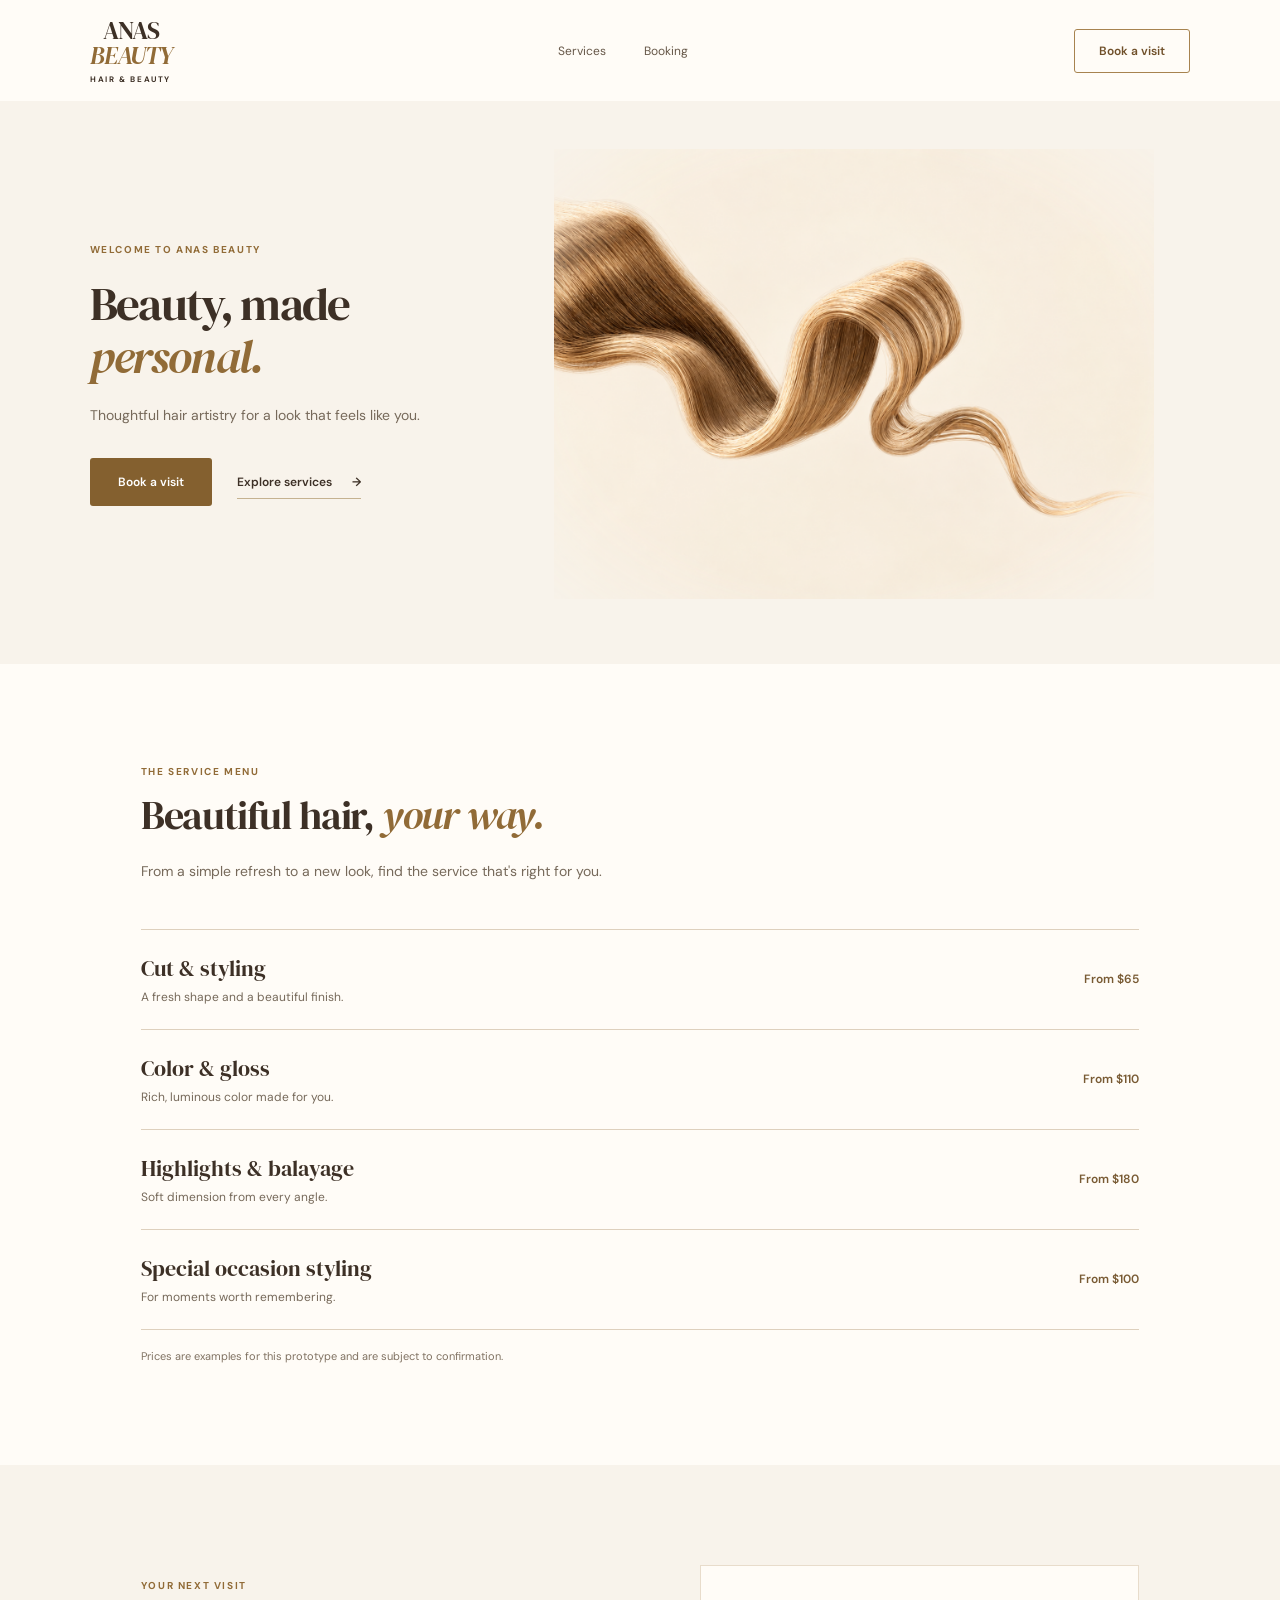
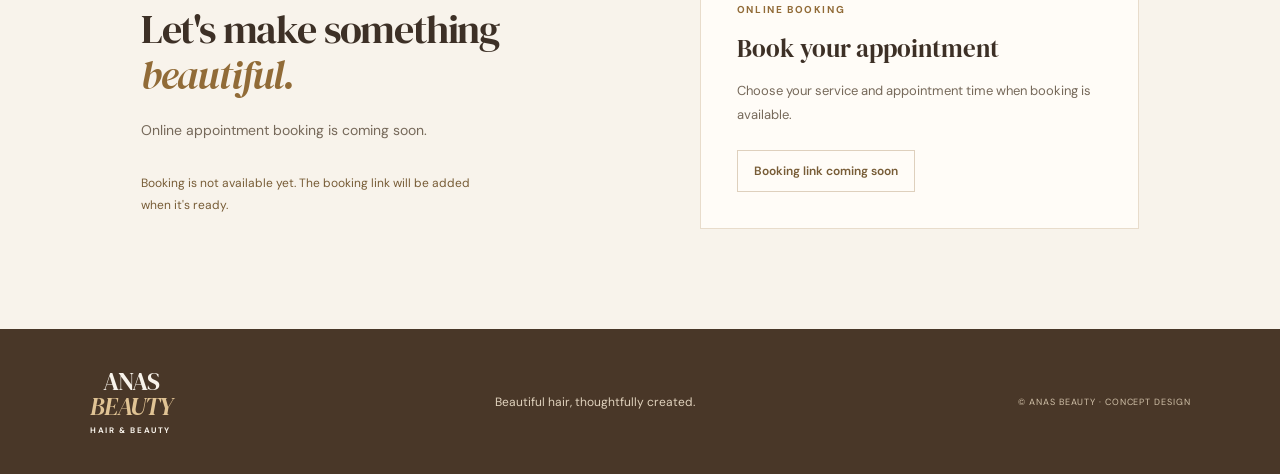
==== index1.html @ e41c3b72 "more options" ====
<!DOCTYPE html>
<html lang="en">
<head>
  <meta charset="UTF-8">
  <meta name="viewport" content="width=device-width, initial-scale=1.0">
  <meta name="theme-color" content="#f8f3eb">
  <meta name="description" content="Discover hair services and styles at Anas Beauty.">
  <title>Anas Beauty | Hair, made personal</title>
  <link rel="stylesheet" href="styles.css">
  <link rel="stylesheet" href="options.css">
</head>
<body>
  <header class="site-header">
    <a class="brand" href="#home" aria-label="Anas Beauty home">ANAS <em>BEAUTY</em><span>HAIR &amp; BEAUTY</span></a>
    <nav aria-label="Main navigation">
      <a href="#services">Services</a>
      <a href="#booking">Booking</a>
    </nav>
    <a class="header-button" href="#booking">Book a visit</a>
  </header>

  <main id="home">
    <section class="hero">
      <div class="hero-copy">
        <p class="eyebrow">WELCOME TO ANAS BEAUTY</p>
        <h1>Beauty, made <em>personal.</em></h1>
        <p>Thoughtful hair artistry for a look that feels like you.</p>
        <div class="hero-actions">
          <a class="button" href="#booking">Book a visit</a>
          <a class="text-link" href="#services">Explore services <span aria-hidden="true">→</span></a>
        </div>
      </div>
      <figure class="hero-image hero-image-single">
        <img src="assets/option1-wave.png" alt="A flowing wave of highlighted hair">
      </figure>
    </section>

    <section class="services section" id="services">
      <div class="section-intro">
        <p class="eyebrow">THE SERVICE MENU</p>
        <h2>Beautiful hair, <em>your way.</em></h2>
        <p>From a simple refresh to a new look, find the service that's right for you.</p>
      </div>
      <div class="service-list">
        <article class="service-row">
          <div><h3>Cut &amp; styling</h3><p>A fresh shape and a beautiful finish.</p></div>
          <span>From $65</span>
        </article>
        <article class="service-row">
          <div><h3>Color &amp; gloss</h3><p>Rich, luminous color made for you.</p></div>
          <span>From $110</span>
        </article>
        <article class="service-row">
          <div><h3>Highlights &amp; balayage</h3><p>Soft dimension from every angle.</p></div>
          <span>From $180</span>
        </article>
        <article class="service-row">
          <div><h3>Special occasion styling</h3><p>For moments worth remembering.</p></div>
          <span>From $100</span>
        </article>
      </div>
      <p class="note">Prices are examples for this prototype and are subject to confirmation.</p>
    </section>

    <section class="booking section" id="booking">
      <div class="booking-copy">
        <p class="eyebrow">YOUR NEXT VISIT</p>
        <h2>Let's make something <em>beautiful.</em></h2>
        <p>Online appointment booking is coming soon.</p>
        <p class="booking-note">Booking is not available yet. The booking link will be added when it's ready.</p>
      </div>
      <div class="booking-card">
        <p class="eyebrow">ONLINE BOOKING</p>
        <h3>Book your appointment</h3>
        <p>Choose your service and appointment time when booking is available.</p>
        <span class="booking-status">Booking link coming soon</span>
      </div>
    </section>
  </main>

  <footer>
    <a class="brand footer-brand" href="#home">ANAS <em>BEAUTY</em><span>HAIR &amp; BEAUTY</span></a>
    <p>Beautiful hair, thoughtfully created.</p>
    <span>© ANAS BEAUTY · CONCEPT DESIGN</span>
  </footer>
</body>
</html>
---- styles.css ----
@import url('https://fonts.googleapis.com/css2?family=DM+Sans:wght@400;500;600;700&family=DM+Serif+Display:ital@0;1&display=swap');

:root {
  --cream: #f8f3eb;
  --paper: #fffcf7;
  --ink: #3d3026;
  --muted: #76695a;
  --gold: #916b37;
  --line: #ded0bd;
}

* { box-sizing: border-box; }
html { scroll-behavior: smooth; }
body { margin: 0; background: var(--cream); color: var(--ink); font-family: 'DM Sans', Arial, sans-serif; -webkit-font-smoothing: antialiased; }
h1, h2, h3, p, figure { margin: 0; }
h1, h2, h3 { font-family: 'DM Serif Display', Georgia, serif; font-weight: 400; }
em { font-weight: 400; }
a { color: inherit; text-decoration: none; }
a:focus-visible { outline: 2px solid var(--gold); outline-offset: 5px; }
img { display: block; width: 100%; }
.site-header { min-height: 92px; padding: 18px 7%; display: flex; align-items: center; justify-content: space-between; gap: 30px; background: var(--paper); }
.brand { display: inline-flex; flex-direction: column; align-items: center; font-family: 'DM Serif Display', Georgia, serif; font-size: 25px; line-height: 1; letter-spacing: -.04em; white-space: nowrap; }
.brand em { color: var(--gold); }
.brand span { margin-top: 7px; font-family: 'DM Sans', Arial, sans-serif; font-size: 8px; font-weight: 700; letter-spacing: .2em; }
.site-header nav { display: flex; gap: 38px; color: #665748; font-size: 12px; }
.site-header nav a:hover, .text-link:hover { color: var(--gold); }
.header-button { display: inline-flex; align-items: center; justify-content: center; min-height: 44px; padding: 12px 24px; border: 1px solid #a7834f; border-radius: 3px; color: #70502a; font-size: 12px; font-weight: 600; white-space: nowrap; transition: background-color .2s, color .2s; }
.header-button:hover { background: #84602f; color: white; }
.hero { display: grid; grid-template-columns: .7fr 1.3fr; align-items: center; gap: 6%; padding: 48px 7% 65px; }
.hero-copy { max-width: 410px; padding: 30px 0; }
.eyebrow { color: var(--gold); font-size: 10px; font-weight: 700; letter-spacing: .16em; line-height: 1.5; }
h1 { margin-top: 20px; font-size: clamp(36px, 3.7vw, 55px); line-height: 1.12; letter-spacing: -.035em; }
h1 em, h2 em { color: var(--gold); }
.hero-copy > p:not(.eyebrow), .section-intro > p:not(.eyebrow), .booking-copy > p:not(.eyebrow) { margin-top: 20px; color: var(--muted); font-size: 14px; line-height: 1.8; }
.hero-actions { display: flex; align-items: center; flex-wrap: wrap; gap: 25px; margin-top: 30px; }
.button { display: inline-flex; align-items: center; justify-content: center; min-height: 48px; padding: 14px 28px; border-radius: 3px; background: #84602f; color: white; font-size: 12px; font-weight: 600; transition: background-color .2s; }
.button:hover { background: #68491f; }
.text-link { display: inline-flex; gap: 20px; padding: 8px 0; border-bottom: 1px solid #c5b290; font-size: 12px; font-weight: 600; }
.hero-image { display: grid; grid-template-columns: repeat(2, minmax(0, 1fr)); gap: 12px; }
.hero-image img { aspect-ratio: 1 / 1; height: auto; object-fit: contain; mask-image: radial-gradient(ellipse 75% 75% at center, #000 65%, transparent 100%); }
.section { padding: 100px 11%; }
.services { background: var(--paper); }
.section-intro { max-width: 520px; }
h2 { margin-top: 14px; font-size: clamp(32px, 3.1vw, 43px); letter-spacing: -.03em; line-height: 1.15; }
.service-list { margin-top: 45px; border-top: 1px solid var(--line); }
.service-row { display: flex; align-items: center; justify-content: space-between; gap: 25px; padding: 23px 0; border-bottom: 1px solid var(--line); }
.service-row h3 { font-size: 22px; }
.service-row p { margin-top: 5px; color: var(--muted); font-size: 12px; line-height: 1.5; }
.service-row > span { color: #785a33; font-size: 12px; font-weight: 600; white-space: nowrap; }
.note { margin-top: 18px; color: #807262; font-size: 11px; line-height: 1.6; }
.booking { display: grid; grid-template-columns: 1fr 1fr; align-items: center; gap: 12%; }
.booking-copy .booking-note { max-width: 350px; margin-top: 30px !important; color: #775c36 !important; font-size: 12px !important; }
.booking-card { padding: 36px; background: var(--paper); border: 1px solid #e8dccb; }
.booking-card h3 { margin: 14px 0; font-size: 25px; }
.booking-card > p:not(.eyebrow) { color: var(--muted); font-size: 13px; line-height: 1.8; }
.booking-status { display: inline-block; margin-top: 24px; padding: 12px 16px; border: 1px solid var(--line); color: #775c36; font-size: 12px; font-weight: 600; }
footer { display: flex; align-items: center; justify-content: space-between; gap: 25px; padding: 40px 7%; background: #493728; color: #f8f3eb; }
.footer-brand em { color: #e0c394; }
footer p { color: #e0d2bd; font-size: 12px; }
footer > span { color: #d2c2aa; font-size: 9px; letter-spacing: .1em; }

@media (max-width: 800px) {
  .site-header { padding: 18px 5%; }
  .site-header nav { gap: 20px; }
  .hero { gap: 5%; padding: 40px 5% 55px; }
  .section { padding: 75px 7%; }
  .booking { gap: 6%; }
}
@media (max-width: 600px) {
  .site-header { min-height: 76px; gap: 12px; }
  .brand { font-size: 21px; }
  .brand span { font-size: 7px; }
  .site-header nav { display: none; }
  .header-button { padding: 11px 18px; }
  .hero { display: flex; flex-direction: column-reverse; gap: 10px; padding: 20px 5% 45px; }
  .hero-image { width: 100%; gap: 8px; }
  .hero-copy { align-self: stretch; padding: 25px 0 0; }
  h1 { font-size: 36px; }
  .section { padding: 65px 6%; }
  .service-row h3 { font-size: 20px; }
  .booking { grid-template-columns: 1fr; gap: 35px; }
  .booking-card { padding: 28px 24px; }
  footer { flex-direction: column; align-items: flex-start; }
}
---- options.css ----
.hero-image img {
  aspect-ratio: 4 / 3;
  object-fit: cover;
  mask-image: radial-gradient(ellipse 75% 75% at center, #000 65%, transparent 100%);
}

.hero-image-single {
  grid-template-columns: minmax(0, 1fr);
  max-width: 600px;
  justify-self: center;
}
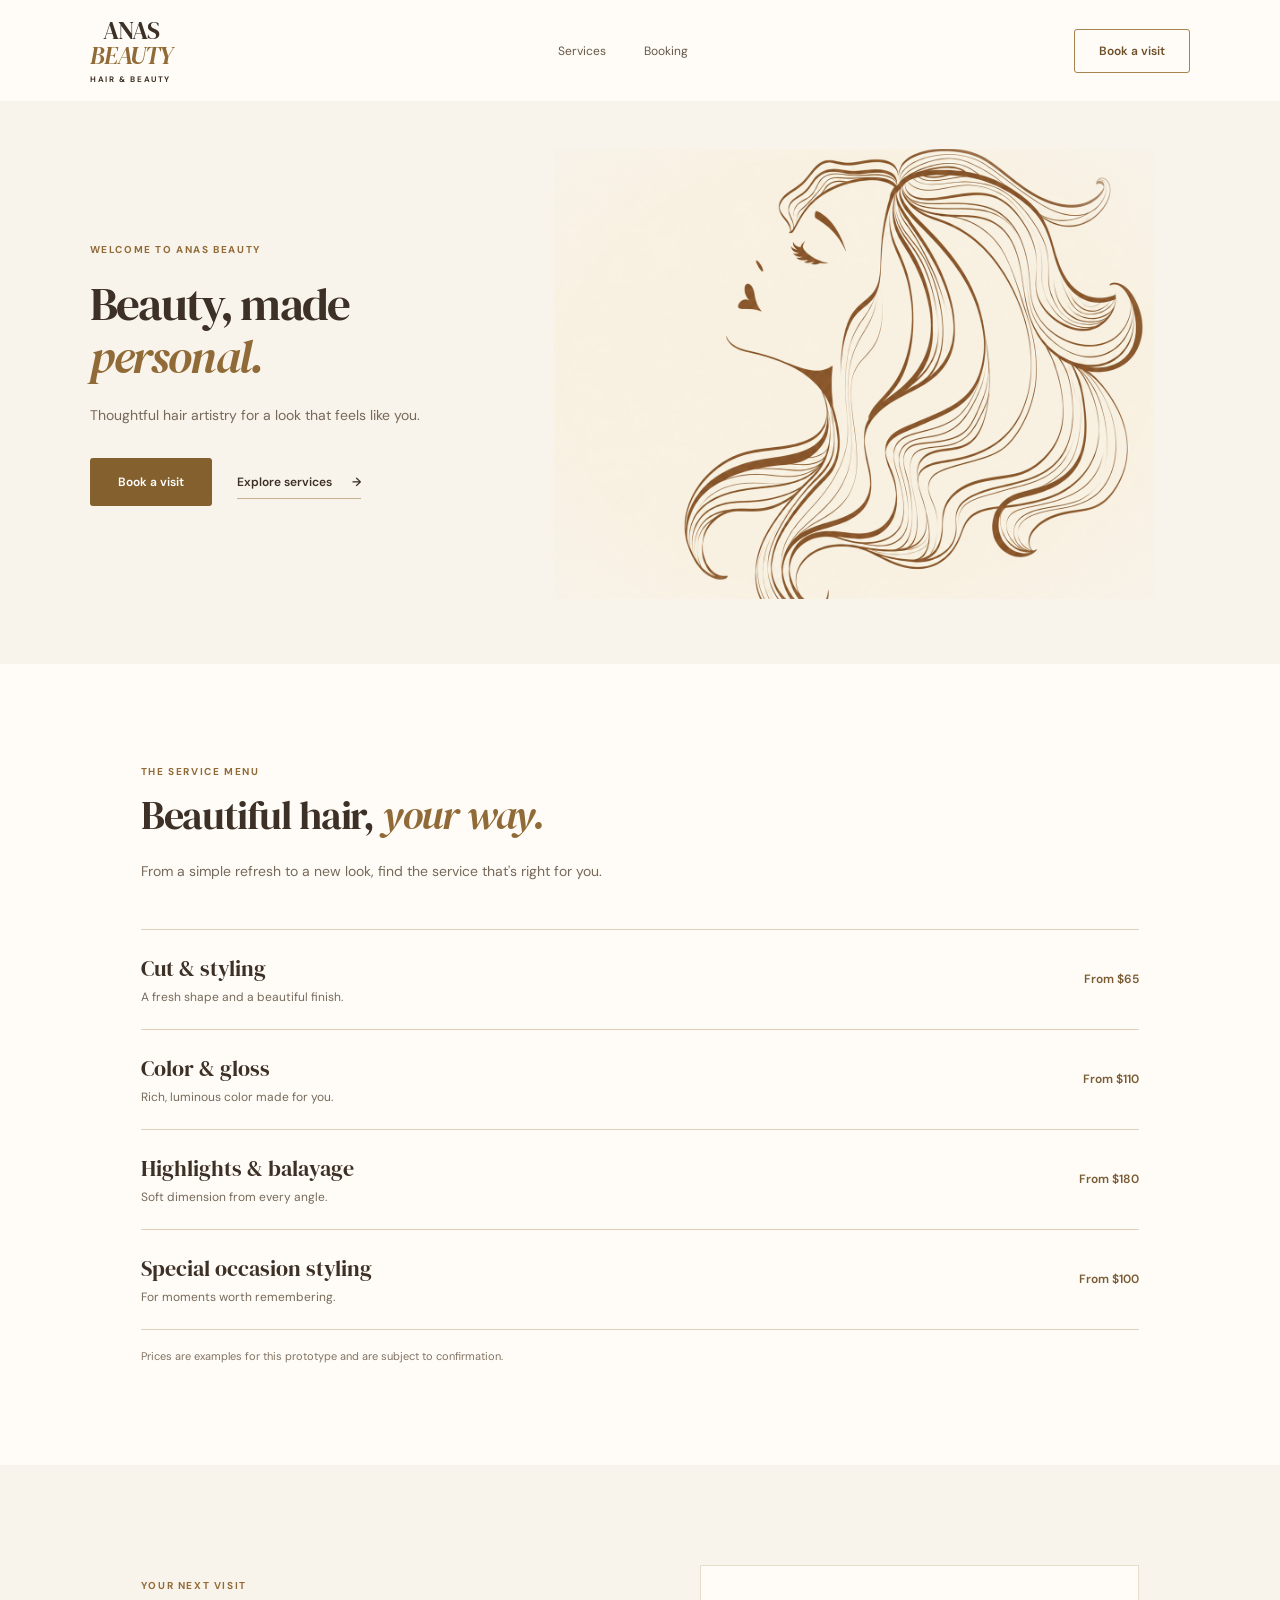
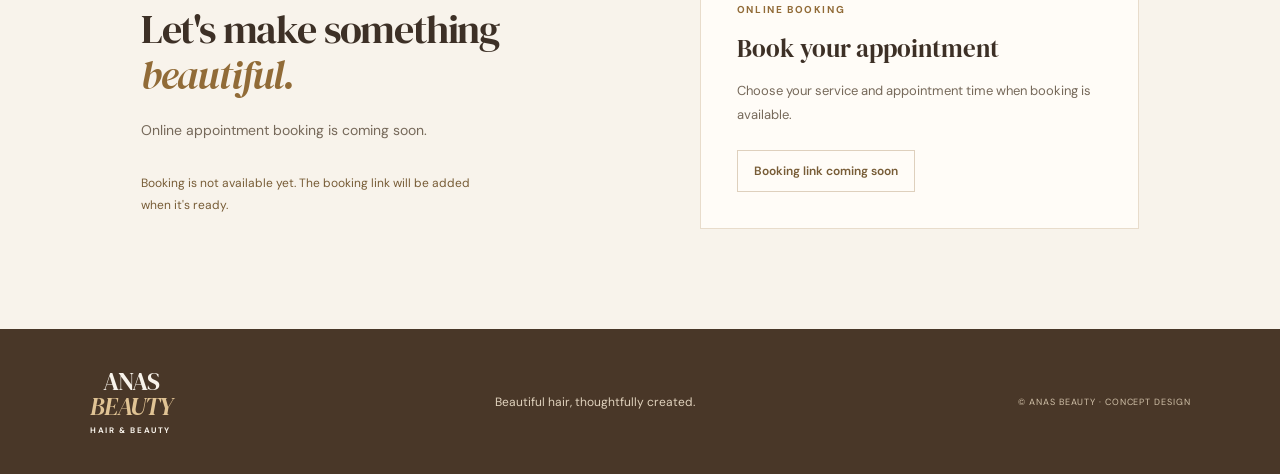
==== commit 93f1a5fa: "Update index1.html" ====
--- a/index1.html
+++ b/index1.html
@@ -31,7 +31,7 @@
         </div>
       </div>
       <figure class="hero-image hero-image-single">
-        <img src="assets/option1-wave.png" alt="A flowing wave of highlighted hair">
+        <img src="assets/option2-illustration.png" alt="Illustration of a woman with flowing hair">
       </figure>
     </section>
 
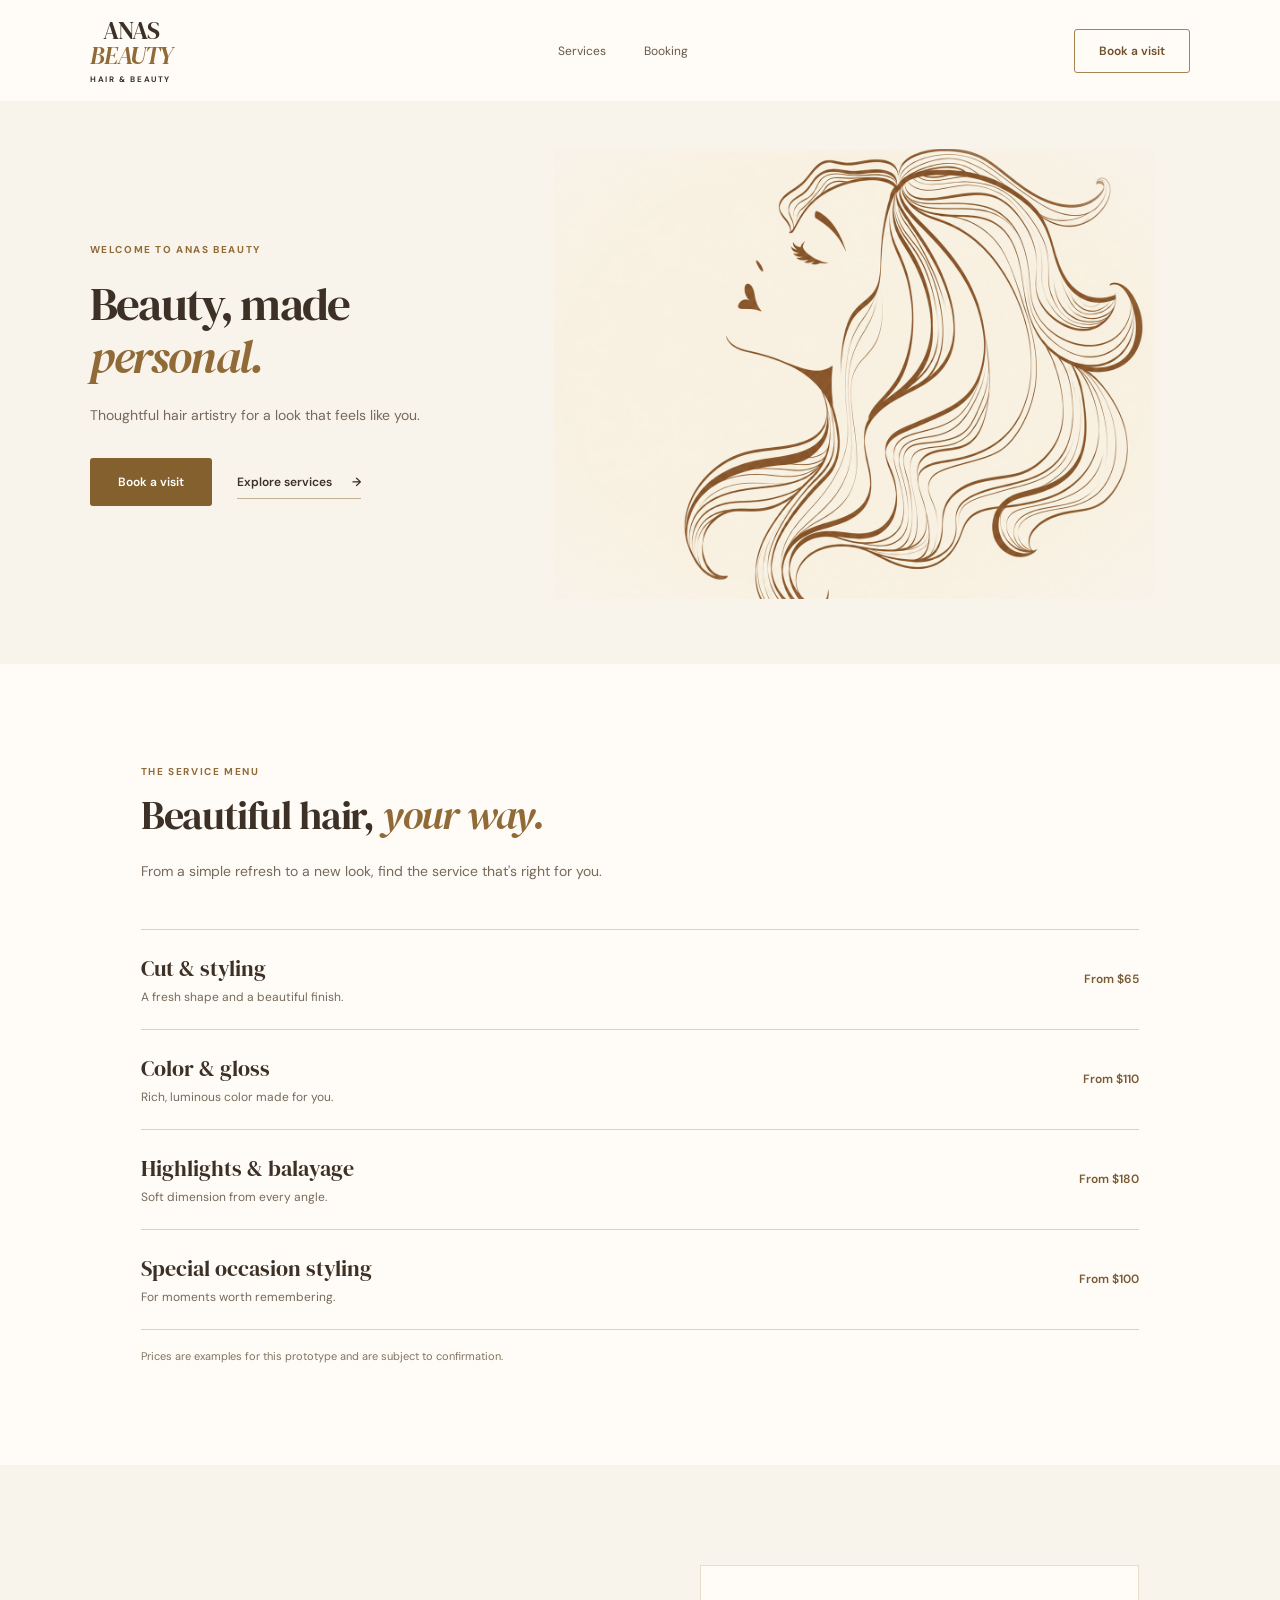
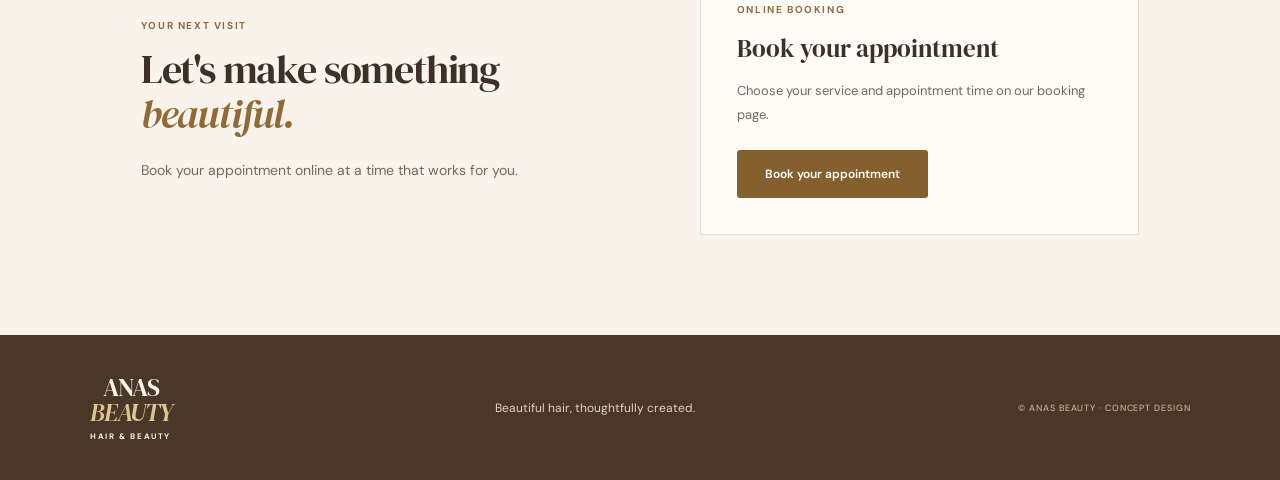
==== commit 00cc7edc: "fixes" ====
--- a/index1.html
+++ b/index1.html
@@ -16,7 +16,7 @@
       <a href="#services">Services</a>
       <a href="#booking">Booking</a>
     </nav>
-    <a class="header-button" href="#booking">Book a visit</a>
+    <a class="header-button" href="https://samerfe8t.setmore.com/">Book a visit</a>
   </header>
 
   <main id="home">
@@ -26,7 +26,7 @@
         <h1>Beauty, made <em>personal.</em></h1>
         <p>Thoughtful hair artistry for a look that feels like you.</p>
         <div class="hero-actions">
-          <a class="button" href="#booking">Book a visit</a>
+          <a class="button" href="https://samerfe8t.setmore.com/">Book a visit</a>
           <a class="text-link" href="#services">Explore services <span aria-hidden="true">→</span></a>
         </div>
       </div>
@@ -66,14 +66,13 @@
       <div class="booking-copy">
         <p class="eyebrow">YOUR NEXT VISIT</p>
         <h2>Let's make something <em>beautiful.</em></h2>
-        <p>Online appointment booking is coming soon.</p>
-        <p class="booking-note">Booking is not available yet. The booking link will be added when it's ready.</p>
+        <p>Book your appointment online at a time that works for you.</p>
       </div>
       <div class="booking-card">
         <p class="eyebrow">ONLINE BOOKING</p>
         <h3>Book your appointment</h3>
-        <p>Choose your service and appointment time when booking is available.</p>
-        <span class="booking-status">Booking link coming soon</span>
+        <p>Choose your service and appointment time on our booking page.</p>
+        <a class="button booking-button" href="https://samerfe8t.setmore.com/">Book your appointment</a>
       </div>
     </section>
   </main>
--- a/styles.css
+++ b/styles.css
@@ -49,11 +49,10 @@
 .service-row > span { color: #785a33; font-size: 12px; font-weight: 600; white-space: nowrap; }
 .note { margin-top: 18px; color: #807262; font-size: 11px; line-height: 1.6; }
 .booking { display: grid; grid-template-columns: 1fr 1fr; align-items: center; gap: 12%; }
-.booking-copy .booking-note { max-width: 350px; margin-top: 30px !important; color: #775c36 !important; font-size: 12px !important; }
 .booking-card { padding: 36px; background: var(--paper); border: 1px solid #e8dccb; }
 .booking-card h3 { margin: 14px 0; font-size: 25px; }
 .booking-card > p:not(.eyebrow) { color: var(--muted); font-size: 13px; line-height: 1.8; }
-.booking-status { display: inline-block; margin-top: 24px; padding: 12px 16px; border: 1px solid var(--line); color: #775c36; font-size: 12px; font-weight: 600; }
+.booking-button { margin-top: 24px; }
 footer { display: flex; align-items: center; justify-content: space-between; gap: 25px; padding: 40px 7%; background: #493728; color: #f8f3eb; }
 .footer-brand em { color: #e0c394; }
 footer p { color: #e0d2bd; font-size: 12px; }
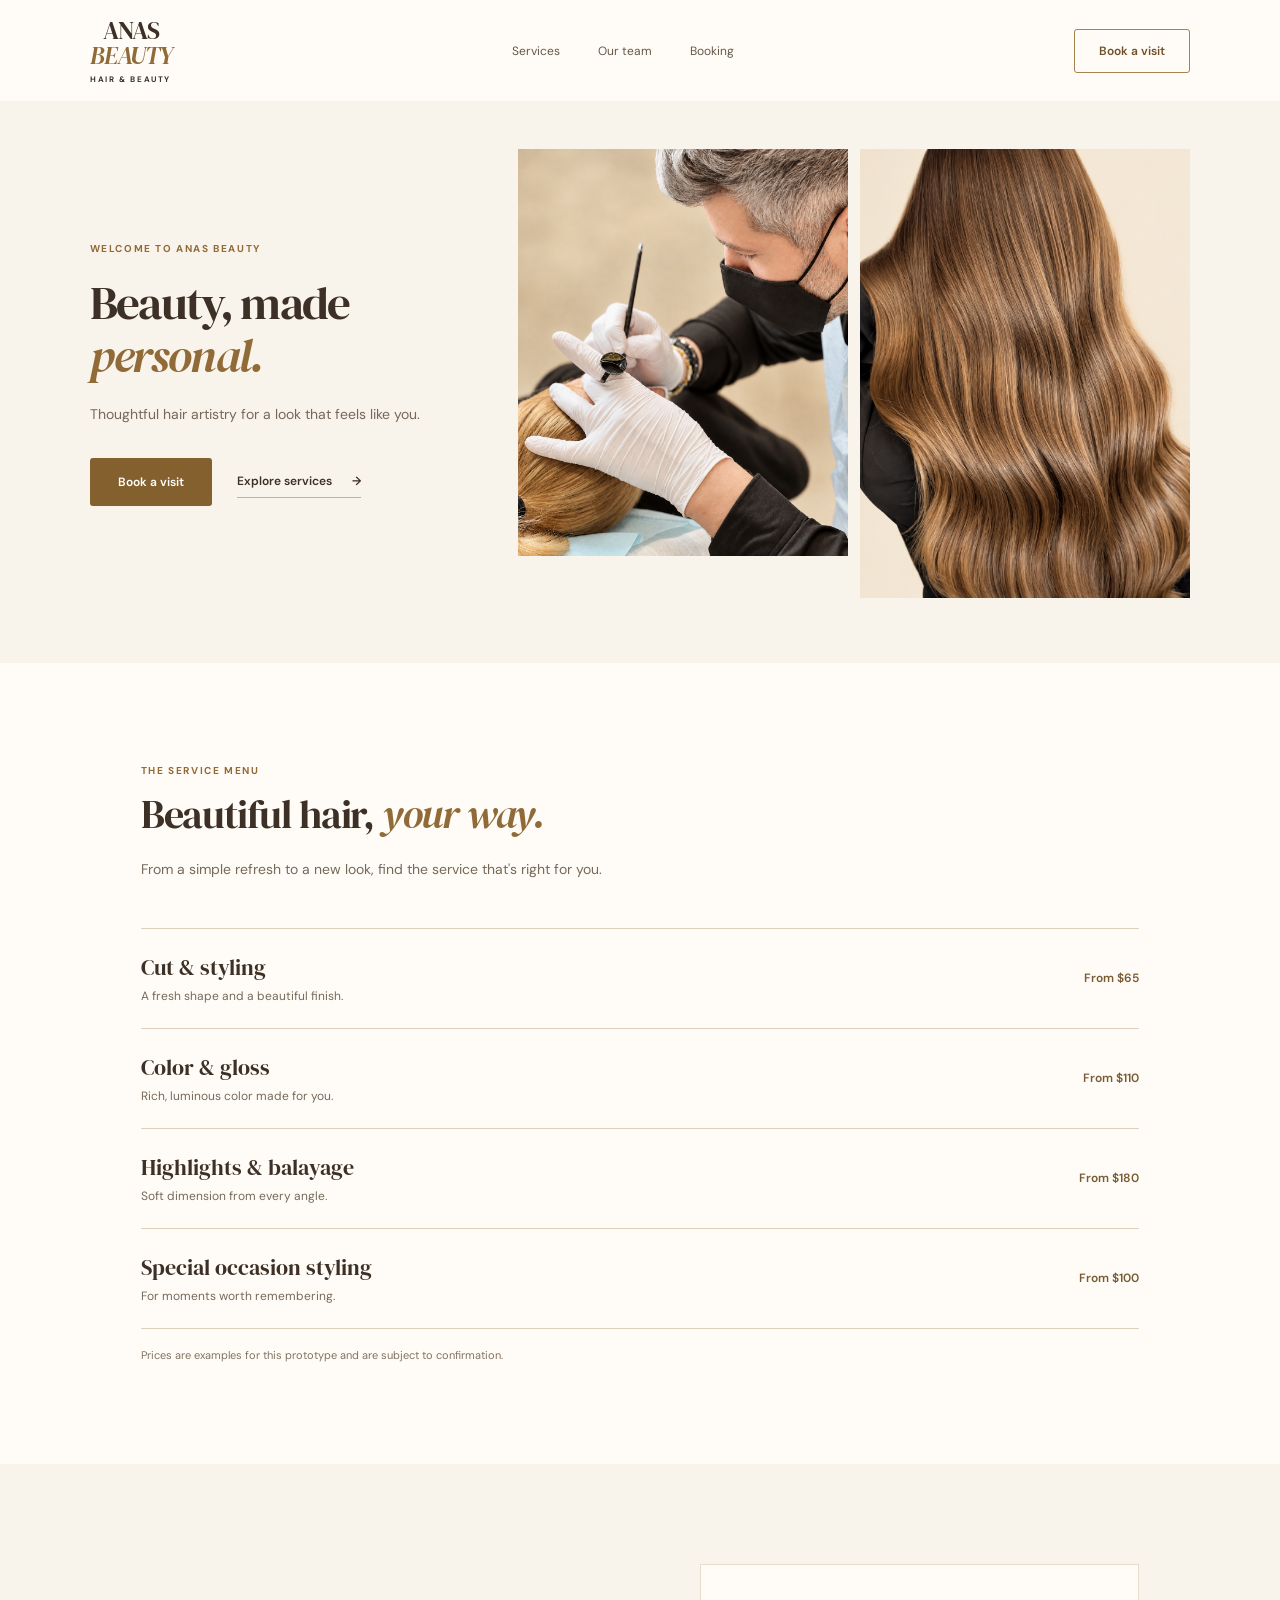
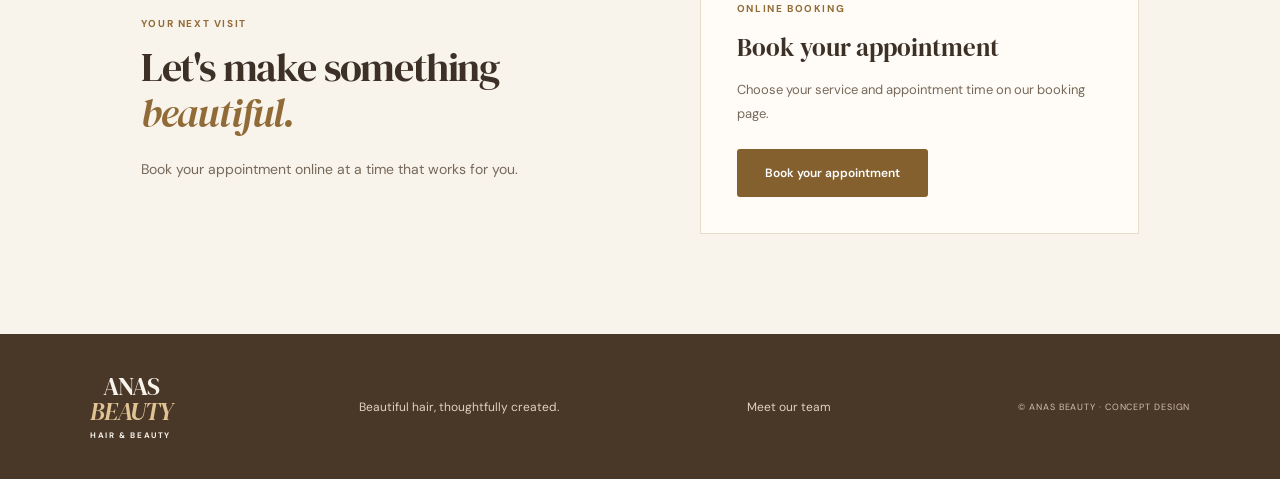
==== commit a5df7fa9: "Enhance" ====
--- a/index1.html
+++ b/index1.html
@@ -14,6 +14,7 @@
     <a class="brand" href="#home" aria-label="Anas Beauty home">ANAS <em>BEAUTY</em><span>HAIR &amp; BEAUTY</span></a>
     <nav aria-label="Main navigation">
       <a href="#services">Services</a>
+      <a href="team.html">Our team</a>
       <a href="#booking">Booking</a>
     </nav>
     <a class="header-button" href="https://samerfe8t.setmore.com/">Book a visit</a>
@@ -30,8 +31,9 @@
           <a class="text-link" href="#services">Explore services <span aria-hidden="true">→</span></a>
         </div>
       </div>
-      <figure class="hero-image hero-image-single">
-        <img src="assets/option2-illustration.png" alt="Illustration of a woman with flowing hair">
+      <figure class="hero-image">
+        <img src="assets/anas-matar-warm.png" alt="Anas Matar performing a beauty treatment">
+        <img src="assets/signature-waves-beige.png" alt="Glossy brunette hair styled in soft waves">
       </figure>
     </section>
 
@@ -80,6 +82,7 @@
   <footer>
     <a class="brand footer-brand" href="#home">ANAS <em>BEAUTY</em><span>HAIR &amp; BEAUTY</span></a>
     <p>Beautiful hair, thoughtfully created.</p>
+    <a class="footer-link" href="team.html">Meet our team</a>
     <span>© ANAS BEAUTY · CONCEPT DESIGN</span>
   </footer>
 </body>
--- a/styles.css
+++ b/styles.css
@@ -38,6 +38,8 @@
 .text-link { display: inline-flex; gap: 20px; padding: 8px 0; border-bottom: 1px solid #c5b290; font-size: 12px; font-weight: 600; }
 .hero-image { display: grid; grid-template-columns: repeat(2, minmax(0, 1fr)); gap: 12px; }
 .hero-image img { aspect-ratio: 1 / 1; height: auto; object-fit: contain; mask-image: radial-gradient(ellipse 75% 75% at center, #000 65%, transparent 100%); }
+.hero-image-soft { grid-template-columns: minmax(0, 1fr); }
+.hero-image-soft img { width: 100%; max-width: 520px; aspect-ratio: 1 / 1; justify-self: center; object-fit: cover; object-position: center top; opacity: .8; mask-image: radial-gradient(ellipse 40% 40% at 60% 40%, #000 20%, transparent 100%); }
 .section { padding: 100px 11%; }
 .services { background: var(--paper); }
 .section-intro { max-width: 520px; }
@@ -53,9 +55,17 @@
 .booking-card h3 { margin: 14px 0; font-size: 25px; }
 .booking-card > p:not(.eyebrow) { color: var(--muted); font-size: 13px; line-height: 1.8; }
 .booking-button { margin-top: 24px; }
+.team-grid { display: grid; grid-template-columns: repeat(auto-fill, minmax(min(100%, 320px), 1fr)); gap: 30px; margin-top: 45px; }
+.team-member { background: var(--paper); border: 1px solid #e8dccb; }
+.team-member img { aspect-ratio: 4 / 3; object-fit: cover; object-position: center 35%; }
+.team-member-copy { padding: 28px; }
+.team-member h2 { margin: 0; font-size: 28px; }
+.team-member p { margin-top: 14px; color: var(--muted); font-size: 13px; line-height: 1.8; }
 footer { display: flex; align-items: center; justify-content: space-between; gap: 25px; padding: 40px 7%; background: #493728; color: #f8f3eb; }
 .footer-brand em { color: #e0c394; }
 footer p { color: #e0d2bd; font-size: 12px; }
+.footer-link { color: #e0d2bd; font-size: 12px; }
+.footer-link:hover { color: white; }
 footer > span { color: #d2c2aa; font-size: 9px; letter-spacing: .1em; }
 
 @media (max-width: 800px) {
--- a/options.css
+++ b/options.css
@@ -1,11 +1,4 @@
 .hero-image img {
-  aspect-ratio: 4 / 3;
-  object-fit: cover;
-  mask-image: radial-gradient(ellipse 75% 75% at center, #000 65%, transparent 100%);
+  aspect-ratio: auto;
+  mask-image: none;
 }
-
-.hero-image-single {
-  grid-template-columns: minmax(0, 1fr);
-  max-width: 600px;
-  justify-self: center;
-}
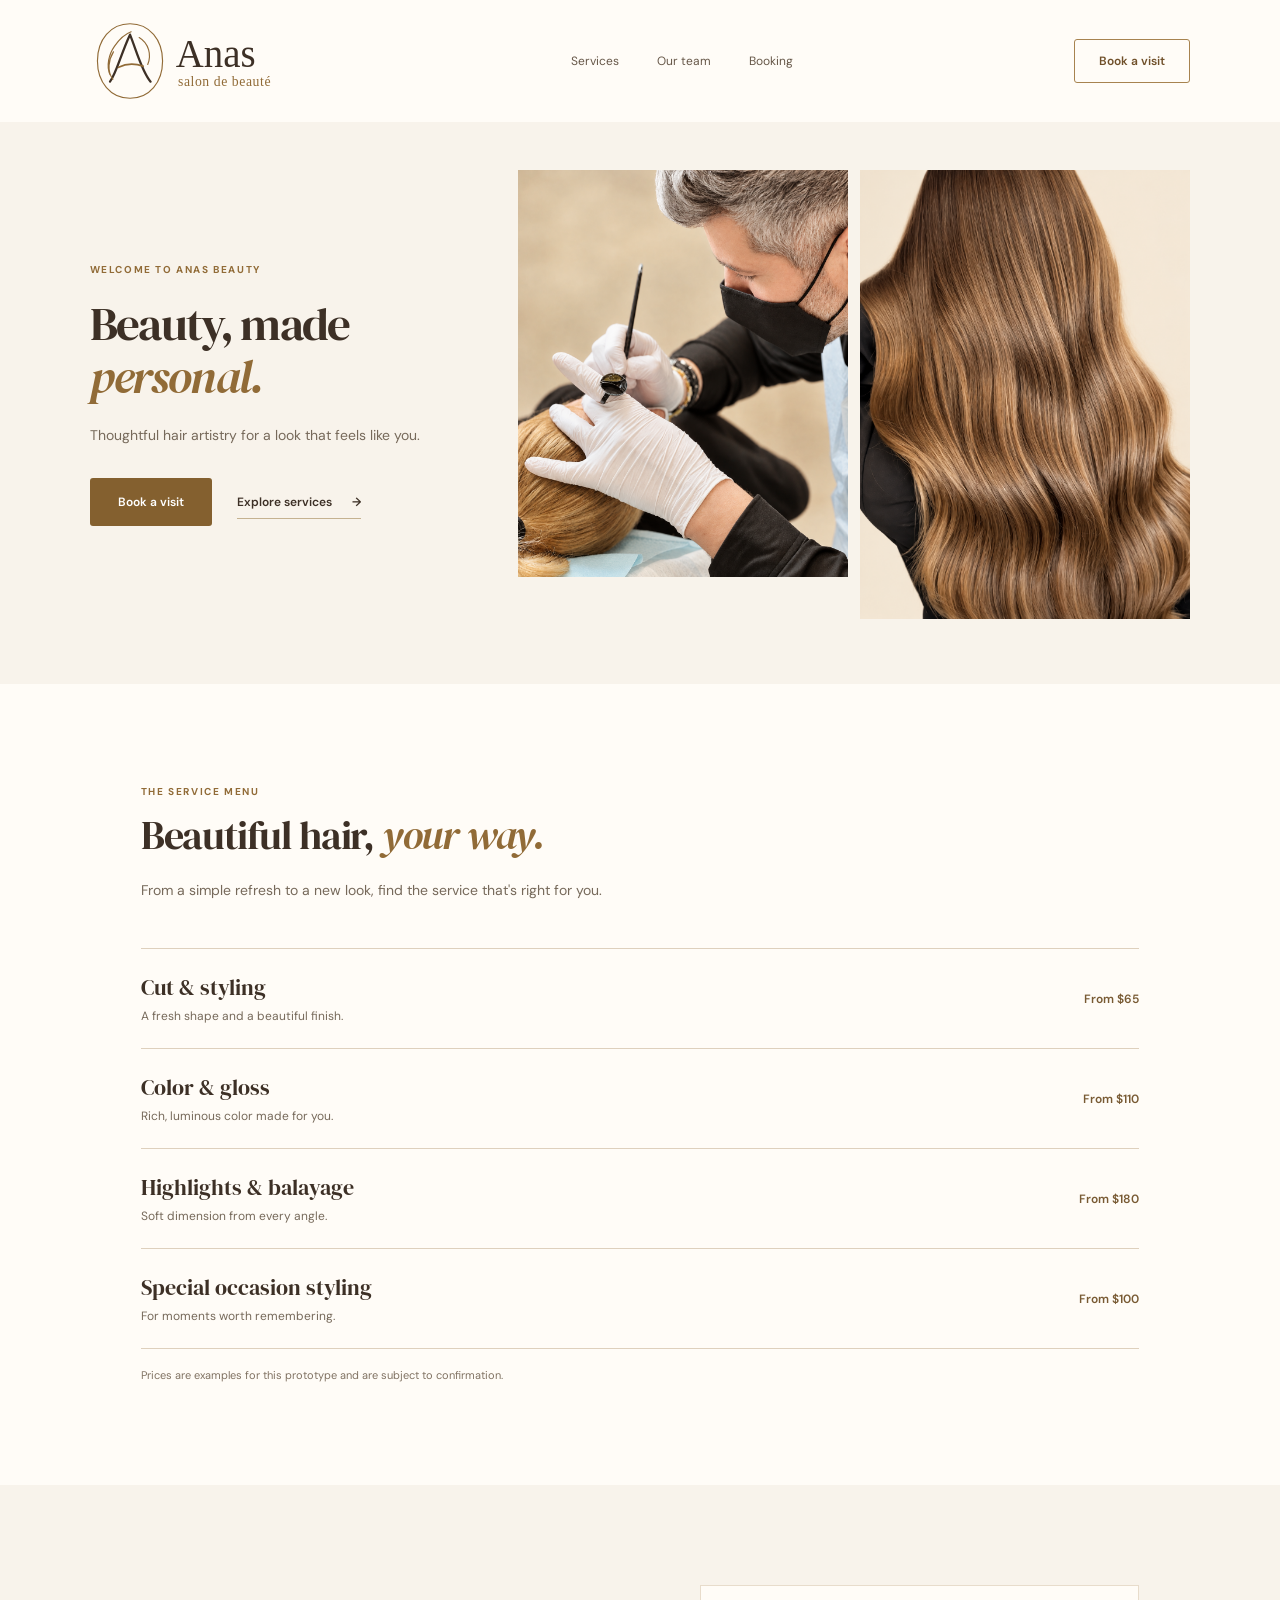
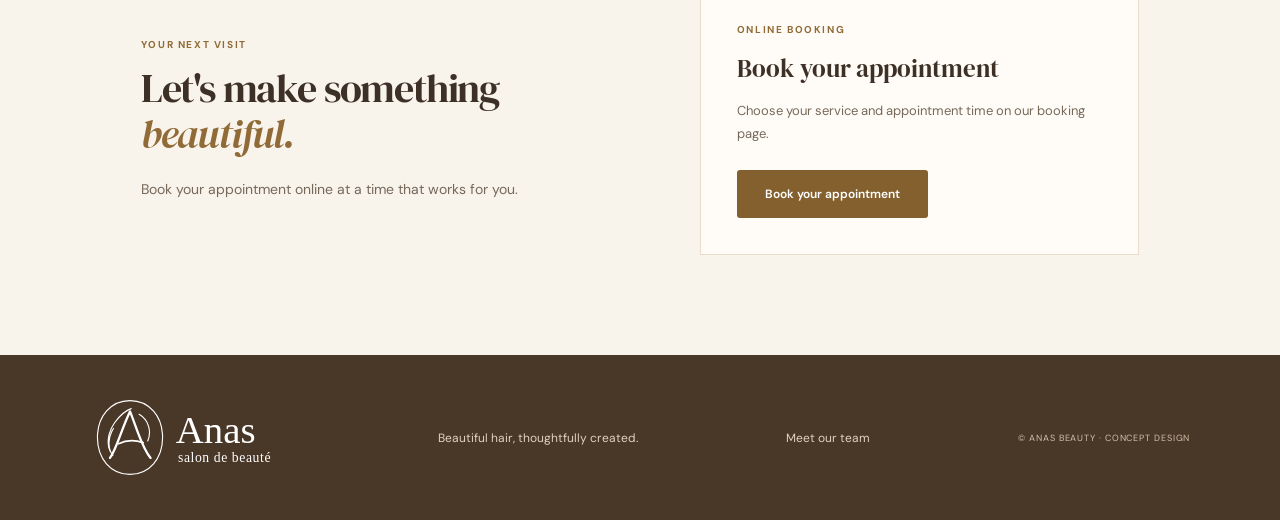
==== commit 3651d826: "enhance" ====
--- a/index1.html
+++ b/index1.html
@@ -11,7 +11,7 @@
 </head>
 <body>
   <header class="site-header">
-    <a class="brand" href="#home" aria-label="Anas Beauty home">ANAS <em>BEAUTY</em><span>HAIR &amp; BEAUTY</span></a>
+    <a class="brand" href="#home" aria-label="Anas salon de beauté home"><img src="assets/anas-salon-logo.svg" alt=""></a>
     <nav aria-label="Main navigation">
       <a href="#services">Services</a>
       <a href="team.html">Our team</a>
@@ -80,7 +80,7 @@
   </main>
 
   <footer>
-    <a class="brand footer-brand" href="#home">ANAS <em>BEAUTY</em><span>HAIR &amp; BEAUTY</span></a>
+    <a class="brand footer-brand" href="#home"><img src="assets/anas-salon-logo.svg" alt="Anas salon de beauté"></a>
     <p>Beautiful hair, thoughtfully created.</p>
     <a class="footer-link" href="team.html">Meet our team</a>
     <span>© ANAS BEAUTY · CONCEPT DESIGN</span>
--- a/styles.css
+++ b/styles.css
@@ -19,9 +19,8 @@
 a:focus-visible { outline: 2px solid var(--gold); outline-offset: 5px; }
 img { display: block; width: 100%; }
 .site-header { min-height: 92px; padding: 18px 7%; display: flex; align-items: center; justify-content: space-between; gap: 30px; background: var(--paper); }
-.brand { display: inline-flex; flex-direction: column; align-items: center; font-family: 'DM Serif Display', Georgia, serif; font-size: 25px; line-height: 1; letter-spacing: -.04em; white-space: nowrap; }
-.brand em { color: var(--gold); }
-.brand span { margin-top: 7px; font-family: 'DM Sans', Arial, sans-serif; font-size: 8px; font-weight: 700; letter-spacing: .2em; }
+.brand { display: inline-flex; flex: 0 0 auto; width: 200px; }
+.brand img { height: auto; }
 .site-header nav { display: flex; gap: 38px; color: #665748; font-size: 12px; }
 .site-header nav a:hover, .text-link:hover { color: var(--gold); }
 .header-button { display: inline-flex; align-items: center; justify-content: center; min-height: 44px; padding: 12px 24px; border: 1px solid #a7834f; border-radius: 3px; color: #70502a; font-size: 12px; font-weight: 600; white-space: nowrap; transition: background-color .2s, color .2s; }
@@ -38,8 +37,8 @@
 .text-link { display: inline-flex; gap: 20px; padding: 8px 0; border-bottom: 1px solid #c5b290; font-size: 12px; font-weight: 600; }
 .hero-image { display: grid; grid-template-columns: repeat(2, minmax(0, 1fr)); gap: 12px; }
 .hero-image img { aspect-ratio: 1 / 1; height: auto; object-fit: contain; mask-image: radial-gradient(ellipse 75% 75% at center, #000 65%, transparent 100%); }
-.hero-image-soft { grid-template-columns: minmax(0, 1fr); }
-.hero-image-soft img { width: 100%; max-width: 520px; aspect-ratio: 1 / 1; justify-self: center; object-fit: cover; object-position: center top; opacity: .8; mask-image: radial-gradient(ellipse 40% 40% at 60% 40%, #000 20%, transparent 100%); }
+.hero-image-soft img { width: 100%; max-width: 520px; aspect-ratio: 1 / 1; justify-self: center; object-fit: cover; object-position: center top; opacity: .95; mask-image: radial-gradient(ellipse 50% 50% at center, #000 45%, transparent 100%); }
+.hero-image-soft img:first-child { transform: translateY(10%) scale(1.2); mask-image: radial-gradient(ellipse 40% 40% at 60% 40%, #000 35%, transparent 100%); }
 .section { padding: 100px 11%; }
 .services { background: var(--paper); }
 .section-intro { max-width: 520px; }
@@ -62,7 +61,7 @@
 .team-member h2 { margin: 0; font-size: 28px; }
 .team-member p { margin-top: 14px; color: var(--muted); font-size: 13px; line-height: 1.8; }
 footer { display: flex; align-items: center; justify-content: space-between; gap: 25px; padding: 40px 7%; background: #493728; color: #f8f3eb; }
-.footer-brand em { color: #e0c394; }
+.footer-brand img { filter: brightness(0) invert(1); }
 footer p { color: #e0d2bd; font-size: 12px; }
 .footer-link { color: #e0d2bd; font-size: 12px; }
 .footer-link:hover { color: white; }
@@ -77,8 +76,7 @@
 }
 @media (max-width: 600px) {
   .site-header { min-height: 76px; gap: 12px; }
-  .brand { font-size: 21px; }
-  .brand span { font-size: 7px; }
+  .brand { width: 155px; }
   .site-header nav { display: none; }
   .header-button { padding: 11px 18px; }
   .hero { display: flex; flex-direction: column-reverse; gap: 10px; padding: 20px 5% 45px; }
